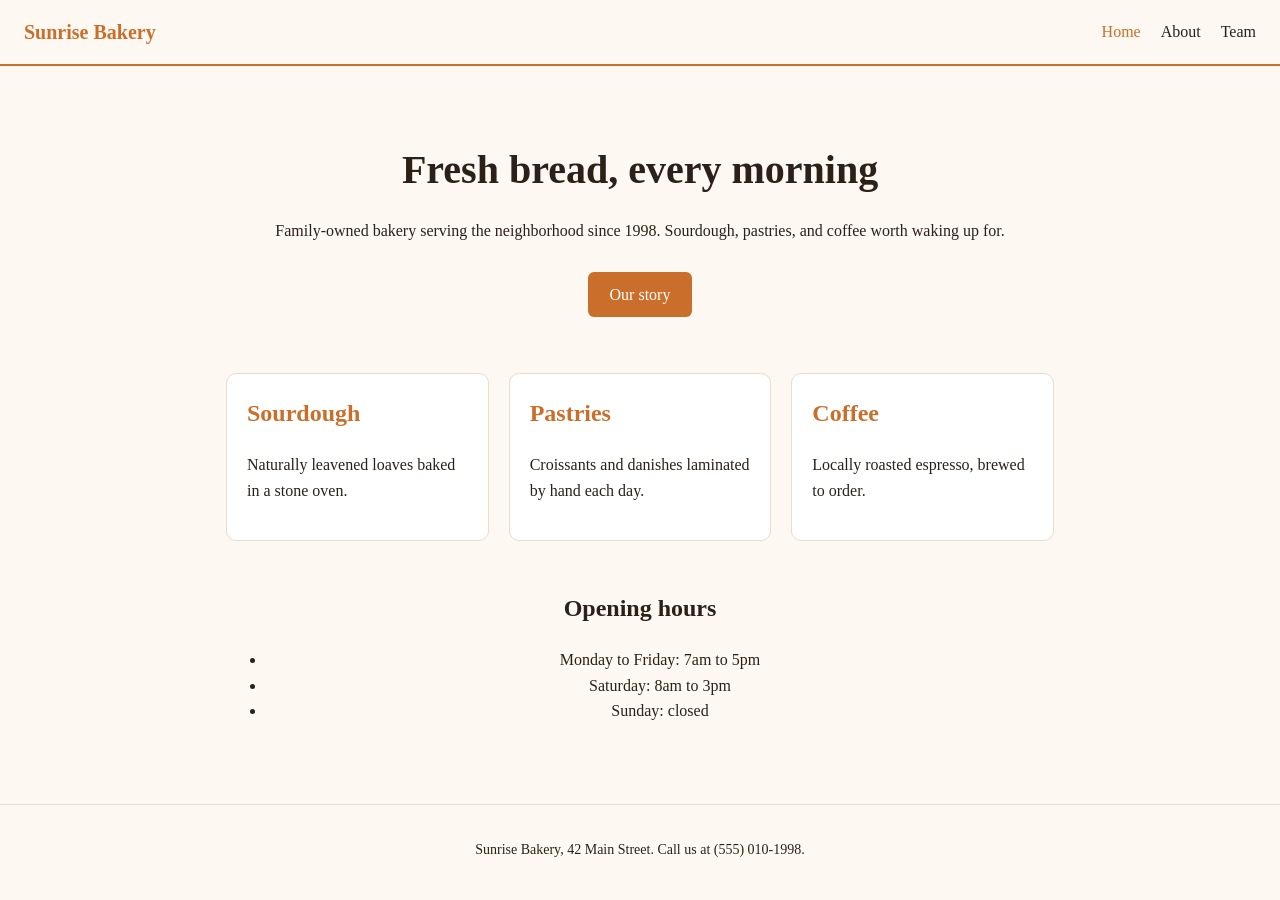
==== index.html @ 274fdfb5 "feat: Sunrise Bakery static demo site Co-Authored-By: Claude Fable 5 <noreply@anthropic.com>" ====
<!DOCTYPE html>
<html lang="en">
<head>
  <meta charset="utf-8">
  <meta name="viewport" content="width=device-width, initial-scale=1">
  <title>Sunrise Bakery</title>
  <link rel="stylesheet" href="/style.css">
</head>
<body>
  <header class="site-header">
    <a class="logo" href="/">Sunrise Bakery</a>
    <nav>
      <a href="/">Home</a>
      <a href="/about.html">About</a>
      <a href="/team/">Team</a>
    </nav>
  </header>

  <main>
    <section class="hero">
      <h1>Fresh bread, every morning</h1>
      <p>Family-owned bakery serving the neighborhood since 1998. Sourdough, pastries, and coffee worth waking up for.</p>
      <a class="button" href="/about.html">Our story</a>
    </section>

    <section class="features">
      <div class="feature">
        <h2>Sourdough</h2>
        <p>Naturally leavened loaves baked in a stone oven.</p>
      </div>
      <div class="feature">
        <h2>Pastries</h2>
        <p>Croissants and danishes laminated by hand each day.</p>
      </div>
      <div class="feature">
        <h2>Coffee</h2>
        <p>Locally roasted espresso, brewed to order.</p>
      </div>
    </section>

    <section class="hours">
      <h2>Opening hours</h2>
      <ul>
        <li>Monday to Friday: 7am to 5pm</li>
        <li>Saturday: 8am to 3pm</li>
        <li>Sunday: closed</li>
      </ul>
    </section>
  </main>

  <footer class="site-footer">
    <p>Sunrise Bakery, 42 Main Street. Call us at (555) 010-1998.</p>
  </footer>

  <script src="/scripts/main.js"></script>
</body>
</html>
---- style.css ----
:root {
  --accent: #c96f2b;
  --ink: #2b2118;
  --paper: #fdf8f1;
}

* { box-sizing: border-box; }

body {
  margin: 0;
  font-family: Georgia, "Times New Roman", serif;
  color: var(--ink);
  background: var(--paper);
  line-height: 1.6;
}

.site-header {
  display: flex;
  justify-content: space-between;
  align-items: center;
  padding: 16px 24px;
  border-bottom: 2px solid var(--accent);
}

.logo {
  font-weight: bold;
  font-size: 20px;
  color: var(--accent);
  text-decoration: none;
}

nav a {
  margin-left: 16px;
  color: var(--ink);
  text-decoration: none;
}

nav a:hover { color: var(--accent); }

main { max-width: 860px; margin: 0 auto; padding: 24px 16px 64px; }

.hero { text-align: center; padding: 48px 0 24px; }

.hero h1 { font-size: 40px; margin: 0 0 12px; }

.button {
  display: inline-block;
  margin-top: 12px;
  padding: 10px 22px;
  background: var(--accent);
  color: #fff;
  text-decoration: none;
  border-radius: 6px;
}

.features {
  display: grid;
  grid-template-columns: repeat(auto-fit, minmax(220px, 1fr));
  gap: 20px;
  margin-top: 32px;
}

.feature {
  background: #fff;
  border: 1px solid #e8ddcf;
  border-radius: 10px;
  padding: 20px;
}

.feature h2 { margin-top: 0; color: var(--accent); }

.hours { margin-top: 48px; text-align: center; }

.site-footer {
  border-top: 1px solid #e8ddcf;
  text-align: center;
  padding: 20px;
  font-size: 14px;
}
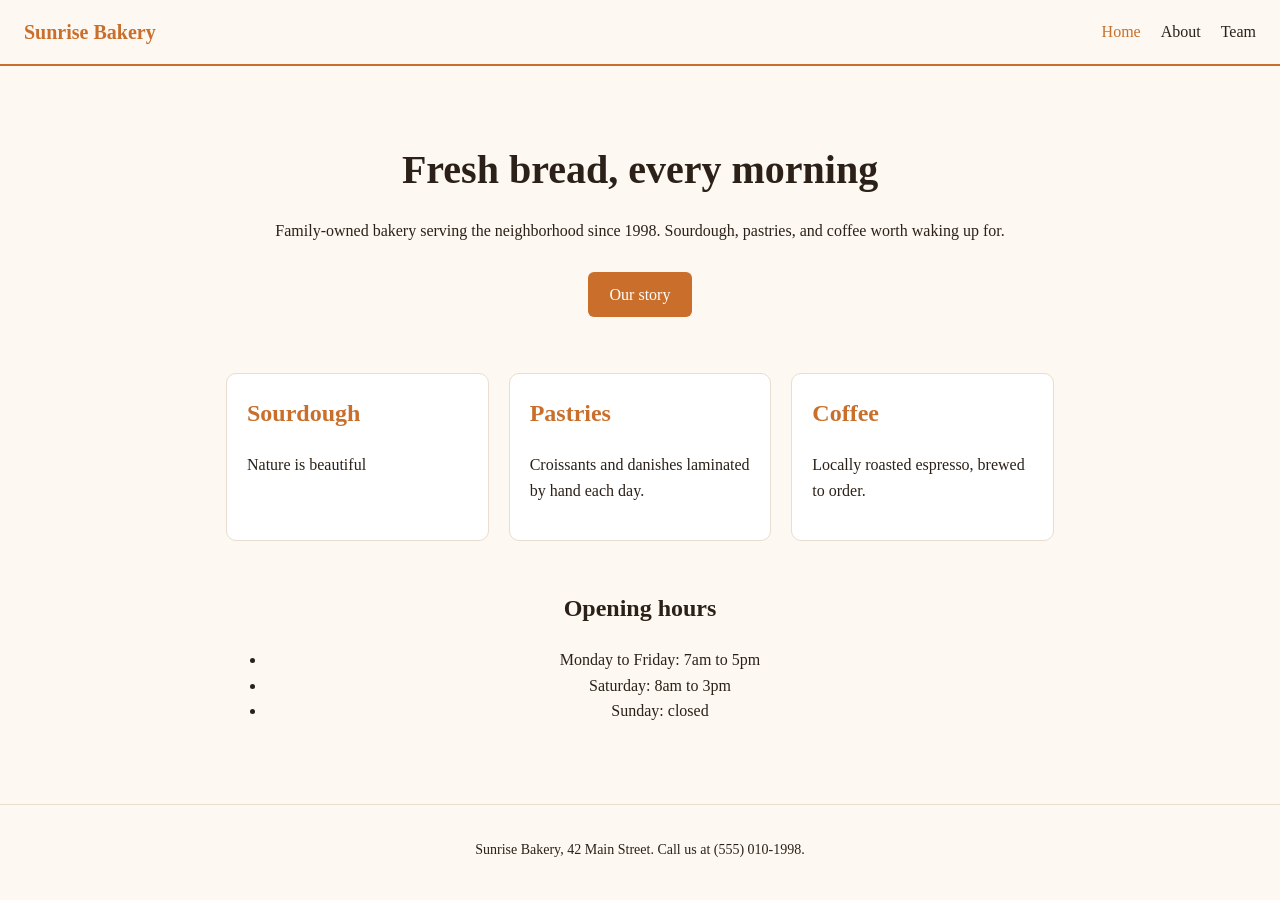
==== commit 651292ef: "Publish site edits (session vb66ymbysu9n)" ====
--- a/index.html
+++ b/index.html
@@ -26,7 +26,7 @@
     <section class="features">
       <div class="feature">
         <h2>Sourdough</h2>
-        <p>Naturally leavened loaves baked in a stone oven.</p>
+        <p>Nature is beautiful</p>
       </div>
       <div class="feature">
         <h2>Pastries</h2>
